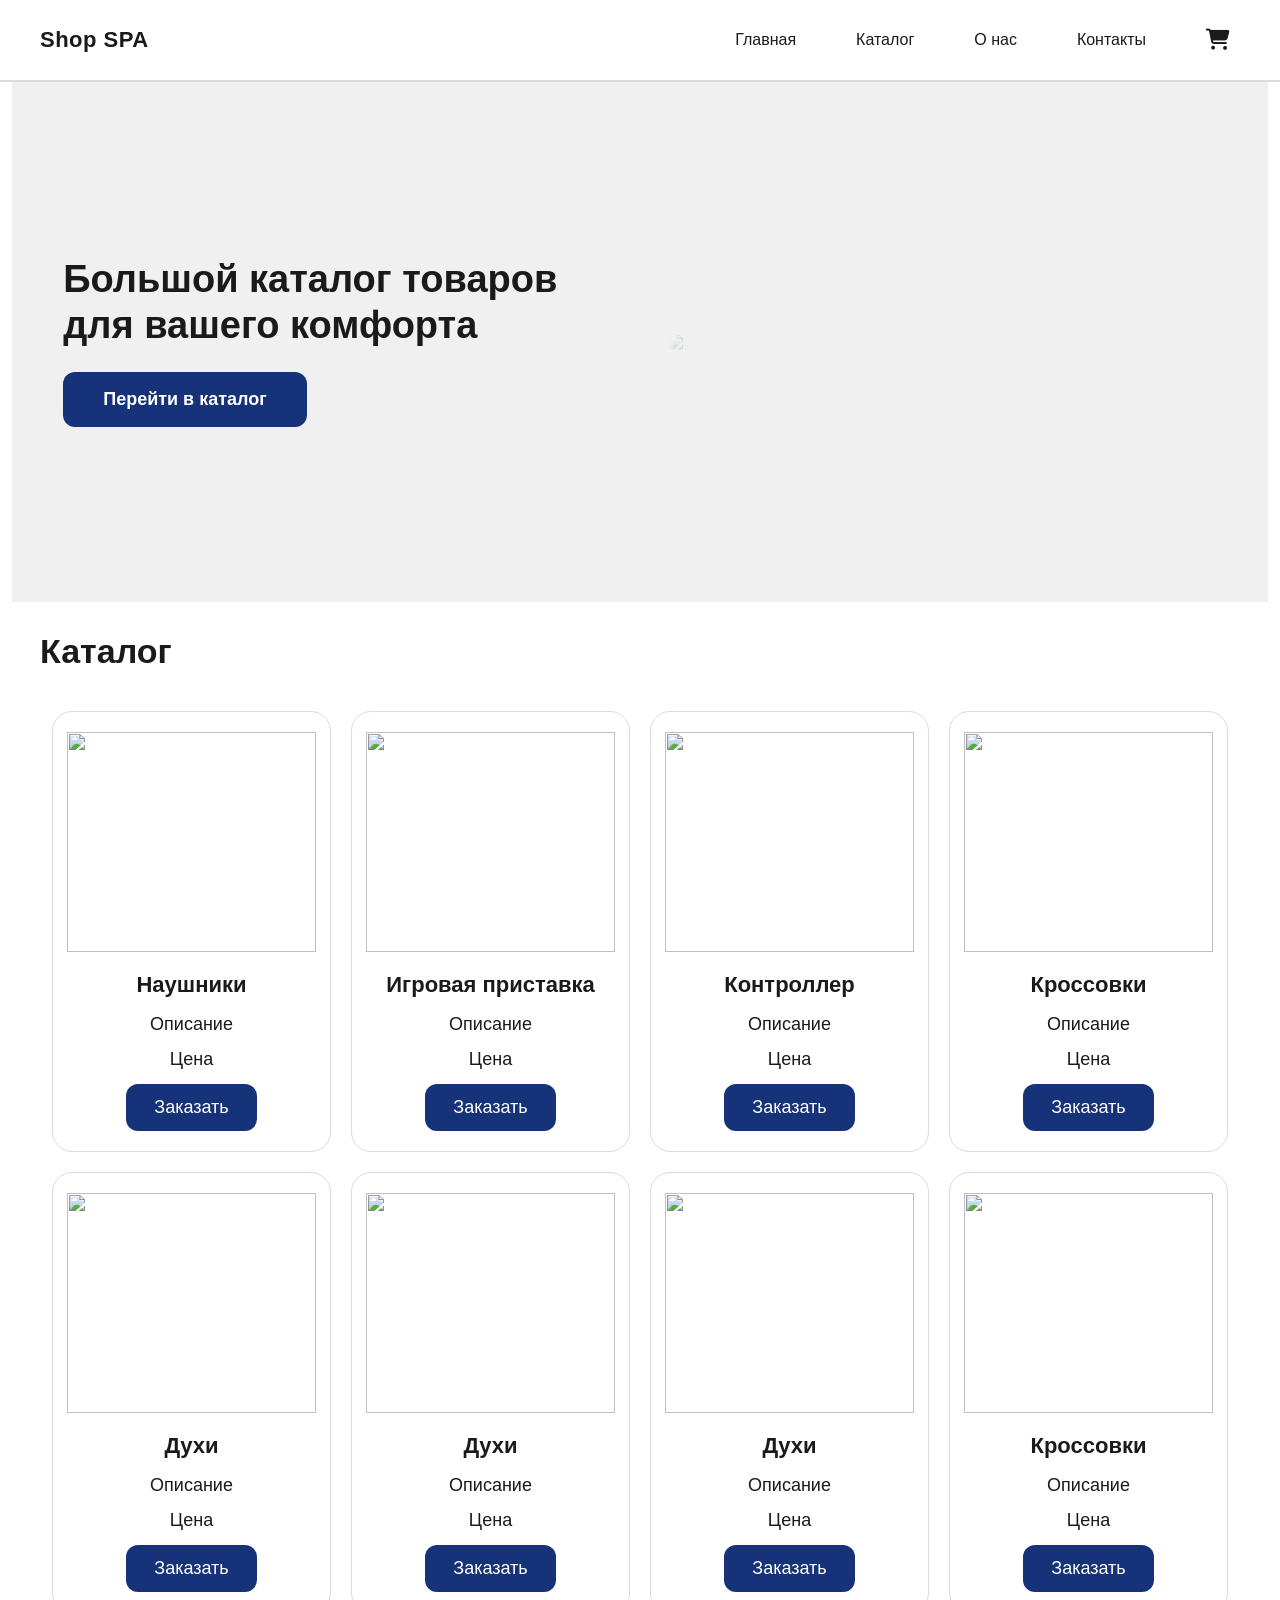
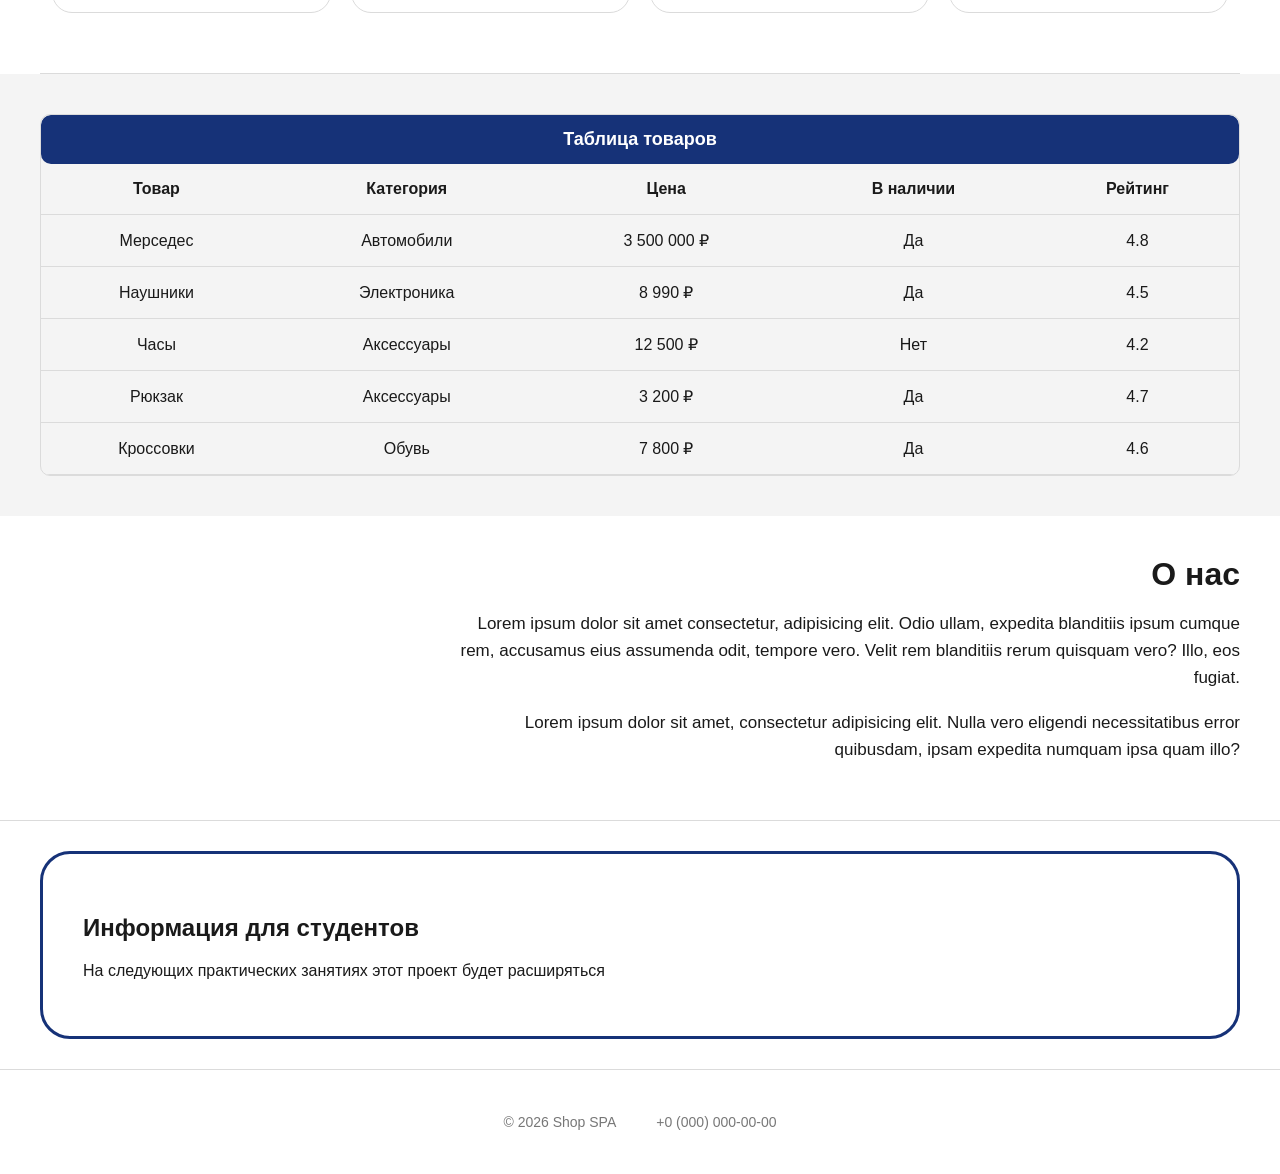
==== index.html @ 10662953 ""adaptive"" ====
<!DOCTYPE html>
<html lang="en">
<head>
    <meta charset="UTF-8">
    <meta name="viewport" content="width=device-width, initial-scale=1.0">
    <title>Учебный интернет магазин</title>
    <link rel="stylesheet" href="css/style.css">
    <link rel="stylesheet" href="css/responsive.css">
    <link rel="stylesheet" href="https://cdnjs.cloudflare.com/ajax/libs/font-awesome/6.7.2/css/all.min.css">
</head>
<body>
    <header class="site-header">
        <div class="site-header__inner">
            <div class="nav-logo">Shop SPA</div>
            <nav>
                    <ul class="nav-list__header">
                        <li class="nav-catalog__item"><a href="index.html">Главная</a></li>
                        <li class="nav-catalog__item"><a href="catalog.html">Каталог</a></li>
                        <li class="nav-catalog__item"><a href="#about">О нас</a></li>
                        <li class="nav-catalog__item"><a href="contacts.html">Контакты</a></li>
                        <li class="nav-catalog__item icon"><i class="fa fa-shopping-cart" aria-hidden="true"></i></li>
                    </ul>
            </nav>

        </div>
    </header>

    
    <section class="main-info-section">
        <div class="main-info-section__title">
            <h3>Большой каталог товаров для вашего комфорта</h3>
            <a href="#catalog" class="main-button-catalog">Перейти в каталог</a>
        </div>
        <img src="images/MainBgCatalog.png" class="main-info-section__image">
    </section>

    <main class="">
        <section class="main-catalog-section" id="catalog">
            <h2>Каталог</h2>

            <div class="catalog-product-cards">

                <div class="product-cards">
                    <img src="images/Airpods Max (product poster design).jpg" alt="">
                    <h3>Наушники</h3>
                    <p>Описание</p>
                    <p>Цена</p>
                    <button class="button product-card__button" type="button">Заказать</button>
                </div>
                
                <div class="product-cards">
                    <img src="images/Playstation 5 by Sony Poster Design.jpg" alt="">
                    <h3>Игровая приставка</h3>
                    <p>Описание</p>
                    <p>Цена</p>
                    <button class="button product-card__button" type="button">Заказать</button>
                </div>

                <div class="product-cards">
                    <img src="images/Беспроводной контроллер DualSence Playstation 5.jpg" alt="">
                    <h3>Контроллер</h3>
                    <p>Описание</p>
                    <p>Цена</p>
                    <button class="button product-card__button" type="button">Заказать</button>
                </div>

                <div class="product-cards">
                    <img src="images/Graphic Design Portfolio_ Footwear Typography Poster for US Brands.jpg" alt="">
                    <h3>Кроссовки</h3>
                    <p>Описание</p>
                    <p>Цена</p>
                    <button class="button product-card__button" type="button">Заказать</button>
                </div>

                <div class="product-cards">
                    <img src="images/ДухиГолубые.jpg" alt="">
                    <h3>Духи</h3>
                    <p>Описание</p>
                    <p>Цена</p>
                    <button class="button product-card__button" type="button">Заказать</button>
                </div>

                <div class="product-cards">
                    <img src="images/ДухиНаВоде.jpg" alt="">
                    <h3>Духи</h3>
                    <p>Описание</p>
                    <p>Цена</p>
                    <button class="button product-card__button" type="button">Заказать</button>
                </div>

                <div class="product-cards">
                    <img src="images/БлюДеШанел.jpg" alt="">
                    <h3>Духи</h3>
                    <p>Описание</p>
                    <p>Цена</p>
                    <button class="button product-card__button" type="button">Заказать</button>
                </div>

                <div class="product-cards">
                    <img src="images/Без названия.jpg" alt="">
                    <h3>Кроссовки</h3>
                    <p>Описание</p>
                    <p>Цена</p>
                    <button class="button product-card__button" type="button">Заказать</button>
                </div>
            </div>

        </section>

        <section class="cards-character__table">
            
            <div class="table-wrap">
                <table>
                    <caption >Таблица товаров</caption>
                    <thead>
                        <tr>
                            <th>Товар</th>
                            <th>Категория</th>
                            <th>Цена</th>
                            <th>В наличии</th>
                            <th>Рейтинг</th>
                        </tr>
                    </thead>
                    <tbody>
                        <tr>
                            <td>Мерседес</td>
                            <td>Автомобили</td>
                            <td>3 500 000 ₽</td>
                            <td>Да</td>
                            <td>4.8</td>
                        </tr>
                        <tr>
                            <td>Наушники</td>
                            <td>Электроника</td>
                            <td>8 990 ₽</td>
                            <td>Да</td>
                            <td>4.5</td>
                        </tr>
                        <tr>
                            <td>Часы</td>
                            <td>Аксессуары</td>
                            <td>12 500 ₽</td>
                            <td>Нет</td>
                            <td>4.2</td>
                        </tr>
                        <tr>
                            <td>Рюкзак</td>
                            <td>Аксессуары</td>
                            <td>3 200 ₽</td>
                            <td>Да</td>
                            <td>4.7</td>
                        </tr>
                        <tr>
                            <td>Кроссовки</td>
                            <td>Обувь</td>
                            <td>7 800 ₽</td>
                            <td>Да</td>
                            <td>4.6</td>
                        </tr>
                    </tbody>
                </table>
            </div>
        </section>

        <div>
            <dialog class="order-dialog" id="order-dialog" aria-labelledby="order-dialog-title">
                <h2 id="order-dialog-title">Оформление заявки</h2>

                    <form class="order-form" id="order-form" action="#" method="post" novalidate>
                        <input id="selected-product" name="selected-product" type="hidden">

                        <div class="form-field">
                            <label for="order-name">Имя</label>
                            <input
                                id="order-name"
                                name="name"
                                type="text"
                                placeholder="Введите ваше имя"
                                minlength="2"
                                autocomplete="given-name"
                                required
                            >
                        </div>

                        <div class="form-field">
                        <label for="order-email">E-mail</label>
                        <input
                            id="order-email"
                            name="email"
                            type="email"
                            placeholder="example@mail.ru"
                            autocomplete="email"
                            required
                        >
                        </div>

                        <div class="form-field">
                        <label for="order-phone">Телефон</label>
                        <input
                            id="order-phone"
                            name="phone"
                            type="tel"
                            inputmode="tel"
                            placeholder="+7 (900) 000-00-00"
                            pattern="^\+7 \(\d{3}\) \d{3}-\d{2}-\d{2}$"
                            required
                        >
                        </div>

                        <div class="form-field">
                        <label for="order-date">Дата связи</label>
                        <input
                            id="order-date"
                            name="date"
                            type="date"
                        >
                        </div>

                        <div class="form-field">
                        <label for="order-comment">Комментарий</label>
                        <textarea
                            id="order-comment"
                            name="comment"
                            rows="4"
                            placeholder="Укажите дополнительную информацию"
                        ></textarea>
                        </div>

                        <label for="order-file">Прикрепить файл</label>
                        <input
                            id="order-file"
                            name="file"
                            type="file"
                        >

                        <div class="form-field form-field--checkbox">
                        <label>
                            <input
                            id="order-agreement"
                            name="agreement"
                            type="checkbox"
                            required
                            >
                            Я согласен на обработку данных
                        </label>
                        </div>

                        <div class="form-actions">
                        <button type="button" id="close-order-dialog">Закрыть</button>
                        <button type="submit">Отправить заявку</button>
                        </div>
                    </form>
                </dialog>
        </div>


        <section class="about-us" id="about">
            <div class="about-info-container">

                <div class="about-info-image">
                    <img src="images/AboutUs.jpg" alt="">
                </div>
                
                <div class="about-info-container__inner">
                    <h3>О нас</h3>
                    <p>Lorem ipsum dolor sit amet consectetur, adipisicing elit. Odio ullam, expedita blanditiis ipsum cumque rem, accusamus eius assumenda odit, tempore vero. Velit rem blanditiis rerum quisquam vero? Illo, eos fugiat.</p>
                    <p>Lorem ipsum dolor sit amet, consectetur adipisicing elit. Nulla vero eligendi necessitatibus error quibusdam, ipsam expedita numquam ipsa quam illo?</p>
                </div>

            </div>
        </section>

            <aside class="aside-info">
                <h2>Информация для студентов</h2>
                <p>На следующих практических занятиях этот проект будет расширяться</p>
            </aside>


    </main>


    <footer id="contacts">
        <p>© 2026 Shop SPA</p>
        <p>+0 (000) 000-00-00</p>
    </footer>
    <script src="js/main.js"></script>
</body>
</html>
---- css/style.css ----
* {
  box-sizing: border-box;
}

:root {
  --bg-color: #ffffff;
  --text-color: #1a1a1a;
  --line-color: #dbdbdb;
  --btn-color: #163278;
  --btn-color-hover: #1a41ac;
  --bg-color-2: #f4f4f4;
}

html {
  scroll-behavior: smooth;
}

body {
  margin: 0;
  font-family: "Segoe UI", Arial, sans-serif;
  color: var(--text-color);
  background: var(--bg-color);
  font-size: 16px;
}

a {
  text-decoration: none;
  color: inherit;
}

ul {
  list-style: none;
  margin: 0;
  padding: 0;
}

img {
  max-width: 100%;
  display: block;
}

.site-header {
  width: 100%;
  border-bottom: 2px solid var(--line-color);
  background: var(--bg-color);
}

.site-header__inner {
  width: 100%;
  max-width: 1650px;
  margin: 0 auto;
  padding: 18px 40px;

  display: flex;
  align-items: center;
  justify-content: space-between;
}

.nav-logo {
  font-size: 22px;
  font-weight: 700;
  letter-spacing: 0.5px;
  color: var(--text-color);
  transition: 0.3s ease;
}

.nav-logo:hover {
  transform: scale(1.05);
}

.nav-list__header {
  display: flex;
  align-items: center;
  gap: 40px;
}

.nav-catalog__item a {
  display: inline-block;
  padding: 10px;
  border-radius: 10px;
  font-size: 16px;
  color: var(--text-color);
  transition: 0.3s ease;
}

.nav-catalog__item a:hover {
  color: var(--bg-color);
  background-color: var(--btn-color);
}

.nav-catalog__item.icon {
  font-size: 21px;
  cursor: pointer;
  padding: 10px;
}

.main-info-section {
  width: calc(100% - 24px);
  max-width: none;
  min-height: 580px;

  margin: 0 auto;
  padding: 50px clamp(30px, 4vw, 70px);

  display: flex;
  align-items: center;
  justify-content: space-between;
  gap: 50px;

  background-color: #f0f0f0;
}

.main-info-section__title {
  flex: 1;
}

.main-info-section__title h3 {
  max-width: 600px;
  margin: 0 0 24px;

  font-size: clamp(30px, 3vw, 46px);
  font-weight: 700;
  line-height: 1.2;

  color: var(--text-color);
}

.main-button-catalog {
  display: inline-block;
  padding: 17px 40px;

  background: var(--btn-color);
  color: var(--bg-color);

  font-size: 18px;
  font-weight: 600;

  border: none;
  border-radius: 12px;
  cursor: pointer;

  transition: 0.3s ease;
}

.main-button-catalog:hover {
  background: var(--btn-color-hover);
  transform: translateY(-3px);
}

.main-info-section__image {
  width: 48%;
  max-width: 600px;
  height: auto;

  margin-left: auto;
  object-fit: contain;

  -webkit-mask-image: linear-gradient(
      to right,
      transparent,
      #000 10%,
      #000 90%,
      transparent
    ),
    linear-gradient(to bottom, transparent, #000 10%, #000 90%, transparent);

  -webkit-mask-composite: source-in;

  mask-image: linear-gradient(
      to right,
      transparent,
      #000 10%,
      #000 90%,
      transparent
    ),
    linear-gradient(to bottom, transparent, #000 10%, #000 90%, transparent);

  mask-composite: intersect;
}

.main-catalog-section {
  width: 100%;
  max-width: 1650px;

  padding: 30px 40px 0;
  margin: 0 auto;
}

.main-catalog-section h2 {
  margin: 0 0 30px;

  font-size: 34px;
  color: var(--text-color);
}

.catalog-product-cards {
  width: 100%;
  max-width: none;

  margin: 0 auto;
  padding: 10px 12px 60px;

  display: grid;
  grid-template-columns: repeat(4, minmax(0, 1fr));
  gap: 26px;

  border-bottom: 1px solid var(--line-color);
}

.product-cards {
  min-width: 0;

  background: var(--bg-color);
  border: 1px solid var(--line-color);
  border-radius: 20px;

  padding: 24px;

  text-align: center;
  transition: all 0.3s ease;
}

.product-cards:hover {
  box-shadow: 0 8px 24px rgba(0, 0, 0, 0.08);
  transform: translateY(-8px);
}

.product-cards img {
  width: 100%;
  height: 280px;

  margin: 0 auto 20px;

  object-fit: cover;
  object-position: center;
}

.product-cards h3 {
  margin: 0 0 16px;

  font-size: 22px;
  font-weight: 600;
  color: var(--text-color);
}

.product-cards p {
  font-size: 18px;
  margin: 14px 0;
}

.product-card__button {
  padding: 13px 28px;

  background: var(--btn-color);
  color: var(--bg-color);

  font-size: 18px;
  border: none;
  border-radius: 12px;

  cursor: pointer;
  transition: 0.3s ease;
}

.product-card__button:hover {
  background: var(--btn-color-hover);
}

.cards-character__table {
  width: 100%;
  max-width: 1650px;

  padding: 40px;
  margin: 0 auto;

  background-color: var(--bg-color-2);
}

.cards-character__table caption {
  padding: 14px 28px;

  background: var(--btn-color);
  color: var(--bg-color);

  font-size: 18px;
  font-weight: 600;

  border-radius: 10px;
}

.table-wrap {
  overflow-x: auto;

  border: 1px solid var(--line-color);
  border-radius: 10px;
}

.cards-character__table table {
  width: 100%;
  border-collapse: collapse;
}

.cards-character__table th,
.cards-character__table td {
  padding: 16px 18px;
  text-align: center;

  border-bottom: 1px solid var(--line-color);
}

.section-contacts {
  max-width: 1650px;
  margin: 30px auto;
  padding: 0 40px;
}

.contacts-info-container__inner {
  width: 100%;
  padding-bottom: 40px;
}

.contacts-info-container {
  display: flex;
  align-items: center;
  gap: 50px;

  border-bottom: 3px solid var(--btn-color);
}

.yandex-cart__contacts {
  width: 500px;
  max-width: 100%;
  height: 500px;
  padding-bottom: 60px;
  flex-shrink: 0;
}

iframe {
  border-radius: 30px;
  max-width: 100%;
}

.about-us {
  width: 100%;
  max-width: 1650px;

  padding: 40px;
  margin: 0 auto;

  border-bottom: 1px solid var(--line-color);
}

.about-info-container {
  display: flex;
  align-items: center;
  gap: 60px;

  text-align: right;
}

.about-info-container__inner {
  flex: 1;
}

.about-info-container__inner h3 {
  color: var(--text-color);
  font-size: 32px;
  font-weight: 700;

  margin: 0 0 16px;
}

.about-info-container__inner p {
  font-size: 17px;
  line-height: 1.6;
}

.about-info-container img {
  width: 100%;
  height: auto;
  border-radius: 10px;
}

.about-info-image {
  width: 100%;
  max-width: 350px;
  flex-shrink: 0;
}

.aside-info {
  width: calc(100% - 80px);
  max-width: 1570px;

  padding: 40px;
  margin: 30px auto;

  color: var(--text-color);

  border-radius: 30px;
  border: 3px solid var(--btn-color);
}

.order-dialog {
  width: min(600px, 90%);
  max-height: 90vh;

  padding: 30px;
  overflow-y: auto;

  border-radius: 25px;
  border: 3px solid var(--btn-color);
}

.order-dialog::backdrop {
  background: rgba(0, 0, 0, 0.5);
}

.order-dialog input,
.order-dialog textarea,
.order-dialog button {
  max-width: 100%;

  border-radius: 10px;
  border: 2px solid var(--line-color);

  margin: 5px;
  padding: 10px;

  background-color: var(--bg-color);
}

.order-dialog input:not([type="checkbox"]):not([type="file"]),
.order-dialog textarea {
  width: calc(100% - 10px);
}

.order-dialog button {
  cursor: pointer;
}

.order-dialog button:hover {
  background-color: var(--bg-color-2);
}

.order-dialog h2 {
  border-bottom: 2px solid var(--btn-color);
  padding-bottom: 12px;
}

footer {
  border-top: 1px solid var(--line-color);

  padding: 30px 40px;

  text-align: center;
  color: #777;
  font-size: 14px;

  display: flex;
  gap: 40px;
  align-items: center;
  justify-content: center;
}
---- css/responsive.css ----
/*адаптив*/
@media (max-width: 1200px) {
  .main-info-section {
    min-height: 480px;
  }

  .main-info-section__title h3 {
    font-size: 34px;
  }

  .main-info-section__image {
    width: 45%;
  }

  .catalog-product-cards {
    grid-template-columns: repeat(3, minmax(0, 1fr));
  }

  .product-cards img {
    height: 230px;
  }

  .nav-list__header {
    gap: 20px;
  }
}

@media (max-width: 900px) {
  .site-header__inner {
    padding: 18px 25px;
  }

  .nav-list__header {
    gap: 10px;
  }

  .main-info-section {
    min-height: 400px;
    gap: 25px;
    padding: 35px;
  }

  .main-info-section__title h3 {
    font-size: 30px;
  }

  .main-button-catalog {
    font-size: 16px;
    padding: 14px 25px;
  }

  .catalog-product-cards {
    grid-template-columns: repeat(2, minmax(0, 1fr));
  }

  .product-cards img {
    height: 240px;
  }

  .about-info-container {
    gap: 30px;
  }

  .contacts-info-container {
    flex-direction: column;
  }
}

@media (max-width: 600px) {
  .site-header__inner {
    flex-direction: column;
    gap: 15px;
    padding: 15px;
  }

  .nav-list__header {
    flex-wrap: wrap;
    justify-content: center;
    gap: 5px;
  }

  .nav-catalog__item a {
    font-size: 14px;
    padding: 8px;
  }

  .main-info-section {
    width: 100%;
    min-height: auto;

    flex-direction: column;
    align-items: flex-start;

    padding: 40px 25px;
    gap: 20px;
  }

  .main-info-section__title h3 {
    font-size: 28px;
  }

  .main-info-section__image {
    width: 100%;
    max-width: 400px;
    margin: 0 auto;
  }

  .main-catalog-section {
    padding: 25px 20px 0;
  }

  .main-catalog-section h2 {
    font-size: 28px;
  }

  .catalog-product-cards {
    grid-template-columns: 1fr;
    padding: 10px 0 40px;
    gap: 20px;
  }

  .product-cards {
    padding: 20px;
  }

  .product-cards img {
    height: 250px;
  }

  .cards-character__table {
    padding: 20px 10px;
  }

  .about-us {
    padding: 30px 20px;
  }

  .about-info-container {
    flex-direction: column;
    text-align: center;
  }

  .about-info-image {
    max-width: 100%;
  }

  .aside-info {
    width: calc(100% - 30px);
    padding: 25px;
  }

  footer {
    flex-direction: column;
    gap: 10px;
    padding: 20px;
  }

  .section-contacts {
    padding: 0 20px;
  }

  .yandex-cart__contacts {
    width: 100%;
    height: 350px;
  }
}
@media (max-width: 600px) {

    .table-wrap {
        width: 100%;
        overflow-x: auto;
    }

    .cards-character__table table {
        min-width: 600px;
    }

}

/*от 1600px */
@media (min-width: 1600px) {
  .site-header__inner,
  .main-catalog-section,
  .about-us {
    max-width: 1650px;
  }

  .main-info-section {
    min-height: 620px;
    padding: 60px 5%;
  }

  .main-info-section__title h3 {
    font-size: 48px;
  }

  .main-info-section__image {
    max-width: 650px;
  }

  .catalog-product-cards {
    gap: 30px;
  }

  .product-cards img {
    height: 300px;
  }
}

/*1200px – 1599px */
@media (max-width: 1599px) {
  .site-header__inner {
    max-width: 1400px;
  }

  .main-info-section {
    min-height: 520px;
  }

  .main-info-section__title h3 {
    font-size: 38px;
  }

  .main-info-section__image {
    max-width: 550px;
  }

  .catalog-product-cards {
    grid-template-columns: repeat(4, minmax(0, 1fr));
    gap: 20px;
  }

  .product-cards {
    padding: 20px 14px;
  }

  .product-cards img {
    height: 220px;
  }
}

/*до 1200px */
@media (max-width: 1200px) {
  .site-header__inner {
    padding: 18px 30px;
  }

  .nav-list__header {
    gap: 20px;
  }

  .main-info-section {
    min-height: 450px;
    padding: 35px;
    gap: 30px;
  }

  .main-info-section__title h3 {
    font-size: 34px;
  }

  .main-info-section__image {
    width: 45%;
  }

  .catalog-product-cards {
    grid-template-columns: repeat(3, minmax(0, 1fr));
  }

  .product-cards img {
    height: 220px;
  }

  .about-info-container {
    gap: 35px;
  }
}

/*до 900px */
@media (max-width: 900px) {
  .site-header__inner {
    padding: 16px 25px;
  }

  .nav-logo {
    font-size: 20px;
  }

  .nav-list__header {
    gap: 8px;
  }

  .nav-catalog__item a {
    font-size: 14px;
    padding: 8px;
  }

  .main-info-section {
    min-height: 380px;
    padding: 30px;
    gap: 20px;
  }

  .main-info-section__title h3 {
    font-size: 29px;
  }

  .main-info-section__image {
    width: 45%;
  }

  .main-button-catalog {
    padding: 13px 22px;
    font-size: 15px;
  }

  .main-catalog-section {
    padding: 25px;
  }

  .main-catalog-section h2 {
    font-size: 28px;
  }

  .catalog-product-cards {
    grid-template-columns: repeat(2, minmax(0, 1fr));
    gap: 20px;
  }

  .product-cards img {
    height: 230px;
  }

  .cards-character__table {
    padding: 25px;
  }

  .about-info-container {
    gap: 25px;
  }

  .about-info-image {
    max-width: 250px;
  }

  .about-info-container__inner h3 {
    font-size: 26px;
  }

  .contacts-info-container {
    flex-wrap: wrap;
    gap: 25px;
  }
}

/*до 600px */
@media (max-width: 600px) {
  .site-header__inner {
    flex-direction: column;
    gap: 12px;
    padding: 15px;
  }

  .nav-logo {
    font-size: 22px;
  }

  .nav-list__header {
    flex-wrap: wrap;
    justify-content: center;
    gap: 5px;
  }

  .nav-catalog__item a {
    font-size: 13px;
    padding: 7px;
  }

  .main-info-section {
    width: 100%;
    min-height: auto;

    flex-direction: column;
    align-items: flex-start;

    padding: 35px 22px;
    gap: 15px;
  }

  .main-info-section__title h3 {
    font-size: 27px;
    max-width: 100%;
  }

  .main-button-catalog {
    font-size: 15px;
    padding: 13px 22px;
  }

  .main-info-section__image {
    width: 100%;
    max-width: 380px;
    margin: 0 auto;
  }

  .main-catalog-section {
    padding: 25px 15px 0;
  }

  .main-catalog-section h2 {
    font-size: 26px;
  }

  .catalog-product-cards {
    grid-template-columns: repeat(2, minmax(0, 1fr));
    gap: 12px;
    padding: 10px 0 35px;
  }

  .product-cards {
    padding: 12px 8px;
    border-radius: 12px;
  }

  .product-cards img {
    height: 150px;
  }

  .product-cards h3 {
    font-size: 16px;
  }

  .product-cards p {
    font-size: 14px;
  }

  .product-card__button {
    font-size: 14px;
    padding: 10px 15px;
  }

  .cards-character__table {
    padding: 20px 10px;
  }

  .cards-character__table th,
  .cards-character__table td {
    padding: 10px 8px;
    font-size: 13px;
  }

  .about-us {
    padding: 25px 15px;
  }

  .about-info-container {
    flex-direction: column;
    text-align: center;
  }

  .about-info-image {
    max-width: 100%;
  }

  .about-info-container__inner h3 {
    font-size: 25px;
  }

  .about-info-container__inner p {
    font-size: 15px;
  }

  .aside-info {
    width: calc(100% - 30px);
    padding: 20px;
    border-radius: 18px;
  }

  footer {
    flex-direction: column;
    gap: 8px;
    padding: 20px;
  }

  .section-contacts {
    margin: 20px 15px;
  }

  .contacts-info-container {
    flex-direction: column;
  }

  .yandex-cart__contacts {
    width: 100%;
    height: 350px;
  }
}

/*до 400px */
@media (max-width: 400px) {
  .nav-list__header {
    gap: 0;
  }

  .nav-catalog__item a {
    font-size: 12px;
    padding: 6px;
  }

  .main-info-section {
    padding: 25px 15px;
  }

  .main-info-section__title h3 {
    font-size: 23px;
  }

  .main-button-catalog {
    font-size: 14px;
    padding: 12px 18px;
  }

  .catalog-product-cards {
    grid-template-columns: 1fr;
  }

  .product-cards img {
    height: 220px;
  }

  .product-cards h3 {
    font-size: 18px;
  }

  .cards-character__table th,
  .cards-character__table td {
    padding: 8px 4px;
    font-size: 11px;
  }

  .order-dialog {
    padding: 15px;
    width: 95%;
  }
}

/*до 320px */
@media (max-width: 320px) {
  .main-info-section__title h3 {
    font-size: 21px;
  }

  .nav-catalog__item a {
    font-size: 11px;
    padding: 5px;
  }

  .product-cards img {
    height: 180px;
  }

  .product-card__button {
    font-size: 13px;
    padding: 9px 12px;
  }
}

@media (prefers-reduced-motion: reduce) {
  *,
  *::before,
  *::after {
    scroll-behavior: auto !important;
    transition-duration: 0.01ms !important;
    animation-duration: 0.01ms !important;
  }
}
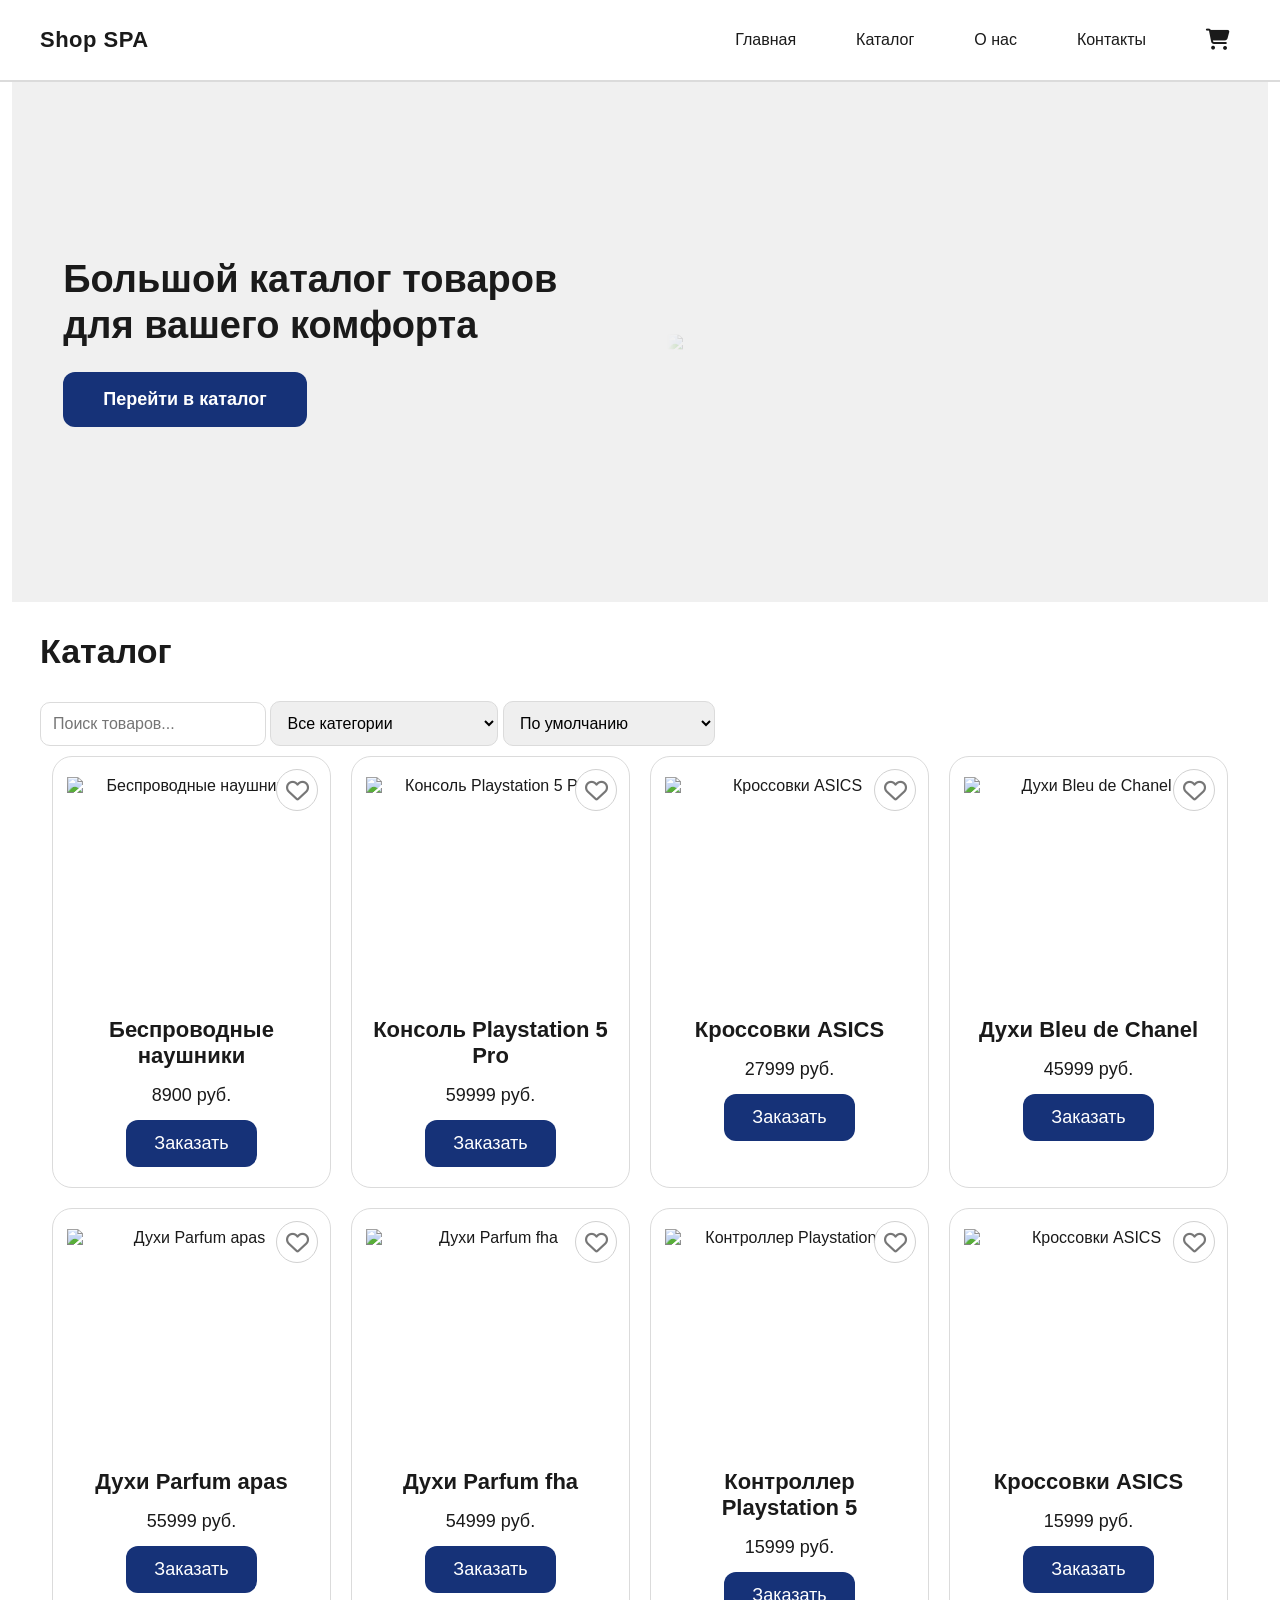
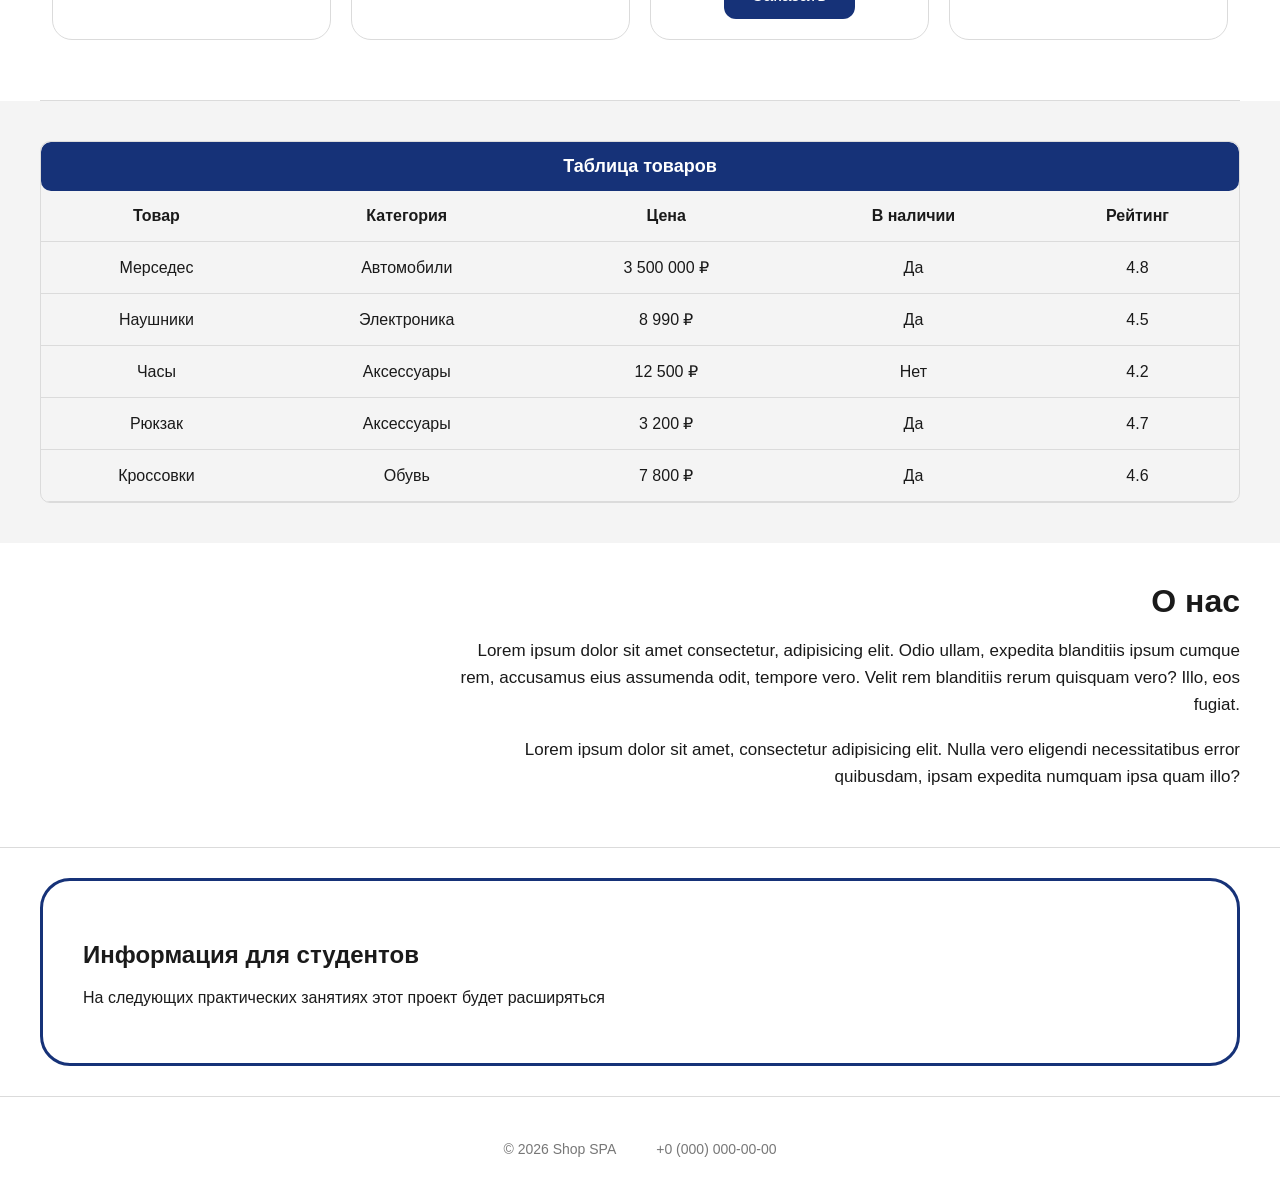
==== commit df81cd3a: ""js updates"" ====
--- a/index.html
+++ b/index.html
@@ -38,72 +38,34 @@
         <section class="main-catalog-section" id="catalog">
             <h2>Каталог</h2>
 
-            <div class="catalog-product-cards">
-
-                <div class="product-cards">
-                    <img src="images/Airpods Max (product poster design).jpg" alt="">
-                    <h3>Наушники</h3>
-                    <p>Описание</p>
-                    <p>Цена</p>
-                    <button class="button product-card__button" type="button">Заказать</button>
-                </div>
-                
-                <div class="product-cards">
-                    <img src="images/Playstation 5 by Sony Poster Design.jpg" alt="">
-                    <h3>Игровая приставка</h3>
-                    <p>Описание</p>
-                    <p>Цена</p>
-                    <button class="button product-card__button" type="button">Заказать</button>
-                </div>
-
-                <div class="product-cards">
-                    <img src="images/Беспроводной контроллер DualSence Playstation 5.jpg" alt="">
-                    <h3>Контроллер</h3>
-                    <p>Описание</p>
-                    <p>Цена</p>
-                    <button class="button product-card__button" type="button">Заказать</button>
-                </div>
-
-                <div class="product-cards">
-                    <img src="images/Graphic Design Portfolio_ Footwear Typography Poster for US Brands.jpg" alt="">
-                    <h3>Кроссовки</h3>
-                    <p>Описание</p>
-                    <p>Цена</p>
-                    <button class="button product-card__button" type="button">Заказать</button>
-                </div>
-
-                <div class="product-cards">
-                    <img src="images/ДухиГолубые.jpg" alt="">
-                    <h3>Духи</h3>
-                    <p>Описание</p>
-                    <p>Цена</p>
-                    <button class="button product-card__button" type="button">Заказать</button>
-                </div>
-
-                <div class="product-cards">
-                    <img src="images/ДухиНаВоде.jpg" alt="">
-                    <h3>Духи</h3>
-                    <p>Описание</p>
-                    <p>Цена</p>
-                    <button class="button product-card__button" type="button">Заказать</button>
-                </div>
-
-                <div class="product-cards">
-                    <img src="images/БлюДеШанел.jpg" alt="">
-                    <h3>Духи</h3>
-                    <p>Описание</p>
-                    <p>Цена</p>
-                    <button class="button product-card__button" type="button">Заказать</button>
-                </div>
-
-                <div class="product-cards">
-                    <img src="images/Без названия.jpg" alt="">
-                    <h3>Кроссовки</h3>
-                    <p>Описание</p>
-                    <p>Цена</p>
-                    <button class="button product-card__button" type="button">Заказать</button>
-                </div>
-            </div>
+            <input type="search" class="catalog-search"
+            id="search-input"
+            placeholder="Поиск товаров..."
+            aria-label="Поиск товаров"
+            >
+
+            <select name="" class="catalog-search" id="category-filter">
+                <option value="all">Все категории</option>
+                <option value="audio">Аудио</option>
+                <option value="consoles">Приставки и аксессуары</option>
+                <option value="clothes">Обувь</option>
+                <option value="parfum">Парфюмерия</option>
+            </select>
+
+                <select class="catalog-search" id="sort-select">
+                    <option value="default">По умолчанию</option>
+                    <option value="price-asc">Цена: по возрастанию</option>
+                    <option value="price-desc">Цена: по убыванию</option>
+                </select>
+
+
+            <div class="catalog-product-cards" id="product-list">
+
+            </div>
+
+            <p class="catalog-empty" hidden>
+                Товары не найдены
+            </p>
 
         </section>
 
@@ -166,7 +128,10 @@
             <dialog class="order-dialog" id="order-dialog" aria-labelledby="order-dialog-title">
                 <h2 id="order-dialog-title">Оформление заявки</h2>
 
-                    <form class="order-form" id="order-form" action="#" method="post" novalidate>
+                    <form class="order-form" action="#" method="post" novalidate>
+
+                        <p class="form-message" role="status"></p>
+
                         <input id="selected-product" name="selected-product" type="hidden">
 
                         <div class="form-field">
@@ -246,12 +211,45 @@
                         </div>
 
                         <div class="form-actions">
-                        <button type="button" id="close-order-dialog">Закрыть</button>
+                        <button type="button" class="close-order-dialog">Закрыть</button>
                         <button type="submit">Отправить заявку</button>
                         </div>
                     </form>
                 </dialog>
         </div>
+
+        <dialog class="product-dialog" id="product-dialog">
+
+            <button type="button"
+                class="product-dialog__close"
+                id="close-product-dialog"
+                >
+                &times;
+            </button>
+
+            <img src="" class="detail-image" alt="">
+
+            <h2 class="detail-name"></h2>
+
+            <div class="product-rating">
+                <span class="detail-stars"></span>
+                <span class="detail-rating"></span>
+            </div>
+
+            <p class="detail-description"></p>
+
+            <p class="detail-stock"></p>
+
+            <h3 class="detail-price"></h3>
+
+            <button
+            type="button"
+            class="button detail-order-button"
+            id="detail-order-button">
+                Заказать
+            </button>
+
+        </dialog>
 
 
         <section class="about-us" id="about">
@@ -283,6 +281,14 @@
         <p>© 2026 Shop SPA</p>
         <p>+0 (000) 000-00-00</p>
     </footer>
+
+
+    <script src="js/data.js"></script>
+    <script src="js/render.js"></script>
+    <script src="js/search.js"></script>
+    <script src="js/filters.js"></script>
+    <script src="js/form.js"></script>
+    <script src="js/productDetails.js"></script>
     <script src="js/main.js"></script>
 </body>
 </html>
--- a/css/style.css
+++ b/css/style.css
@@ -207,6 +207,26 @@
   border-bottom: 1px solid var(--line-color);
 }
 
+.catalog-controls {
+    display: flex;
+    gap: 15px;
+    margin-bottom: 25px;
+    flex-wrap: wrap;
+}
+
+.catalog-search,
+.catalog-search {
+    padding: 12px;
+    border: 1px solid #dbdbdb;
+    border-radius: 10px;
+    font-size: 16px;
+}
+
+.catalog-search input {
+    flex: 1;
+    min-width: 200px;
+}
+
 .product-cards {
   min-width: 0;
 
@@ -218,13 +238,43 @@
 
   text-align: center;
   transition: all 0.3s ease;
-}
-
+
+  position: relative;
+  cursor: pointer;
+}
 .product-cards:hover {
   box-shadow: 0 8px 24px rgba(0, 0, 0, 0.08);
   transform: translateY(-8px);
 }
 
+.favorite-button {
+    position: absolute;
+    top: 12px;
+    right: 12px;
+
+    background: white;
+    border: 1px solid #d1d1d1;
+    border-radius: 50%;
+
+    width: 42px;
+    height: 42px;
+
+    display: flex;
+    align-items: center;
+    justify-content: center;
+
+    font-size: 23px;
+    color: #777;
+    cursor: pointer;
+    z-index: 1;
+}
+
+.favorite-button.active {
+    color: #ff3333;
+}
+
+
+
 .product-cards img {
   width: 100%;
   height: 280px;
@@ -265,6 +315,75 @@
 .product-card__button:hover {
   background: var(--btn-color-hover);
 }
+
+.product-dialog {
+  width: min(500px, 90%);
+  max-height: 90vh;
+  overflow-y: auto;
+
+  padding: 30px;
+  border: 2px solid #163278;
+  border-radius: 20px;
+  
+  text-align: center;
+}
+.product-dialog::backdrop {
+  background: rgba(0, 0, 0, 0.6);
+}
+
+.product-dialog img {
+  width: 100%;
+  max-height: 300px;
+  object-fit: contain;
+}
+
+.product-dialog__close {
+  display: block;
+  margin-left: auto;
+
+  border: none;
+  background: none;
+  font-size: 30px;
+  cursor: pointer;
+}
+
+.product-rating {
+  margin: 15px 0;
+}
+
+.detail-stars {
+  color: rgb(255, 194, 79);
+  font-size: 25px;
+}
+.detail-price {
+  font-size: 26px;
+  color: #163278;
+}
+.detail-order-button {
+    padding: 13px 28px;
+    background: #163278;
+    color: white;
+    border: none;
+    border-radius: 12px;
+    cursor: pointer;
+}
+
+.detail-order-button:hover {
+    background: #1a41ac;
+}
+.product-cards:focus-visible,
+.favorite-button:focus-visible {
+    outline: 3px solid #163278;
+    outline-offset: 3px;
+}
+.catalog-empty {
+    text-align: center;
+    font-size: 20px;
+    color: #777;
+    padding: 30px;
+}
+
+
 
 .cards-character__table {
   width: 100%;
--- a/css/responsive.css
+++ b/css/responsive.css
@@ -574,3 +574,14 @@
     animation-duration: 0.01ms !important;
   }
 }
+
+@media (max-width: 600px) {
+    .catalog-controls {
+        flex-direction: column;
+    }
+
+    .catalog-controls input,
+    .catalog-controls select {
+        width: 100%;
+    }
+}
